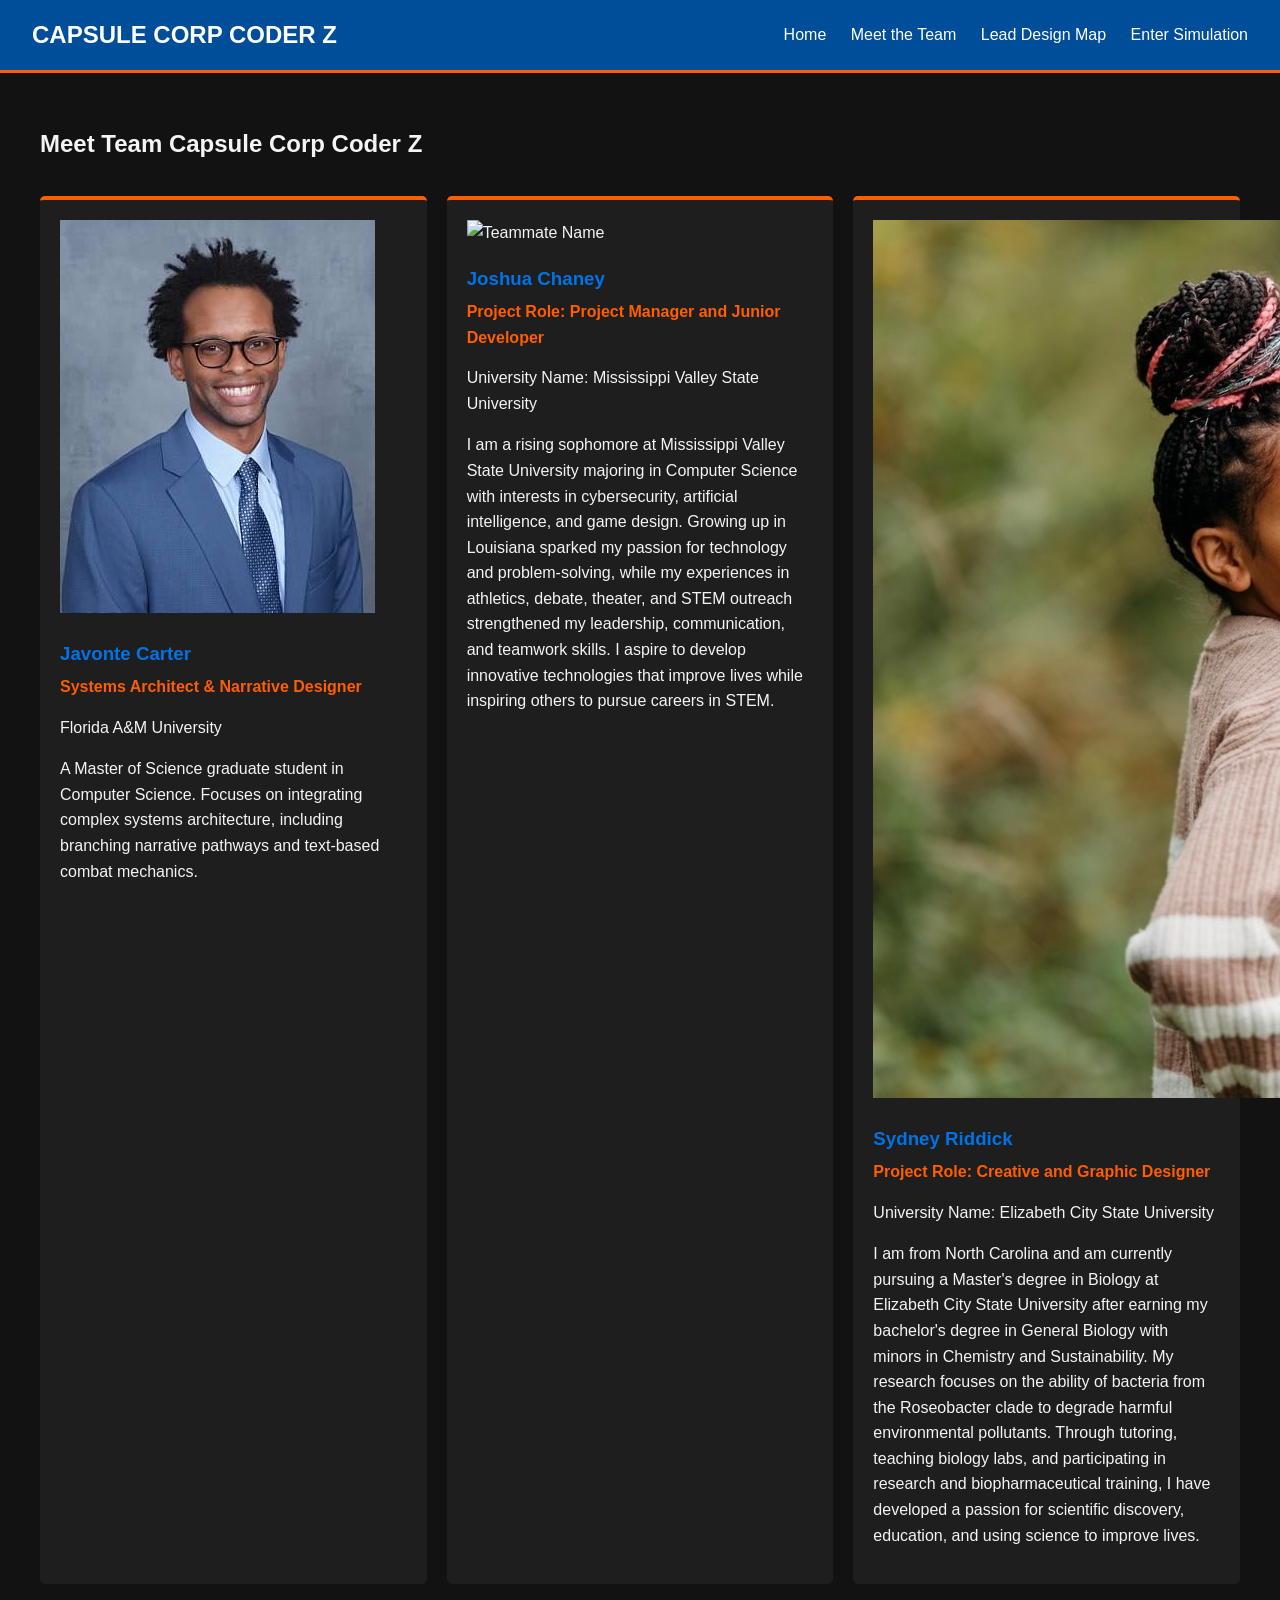
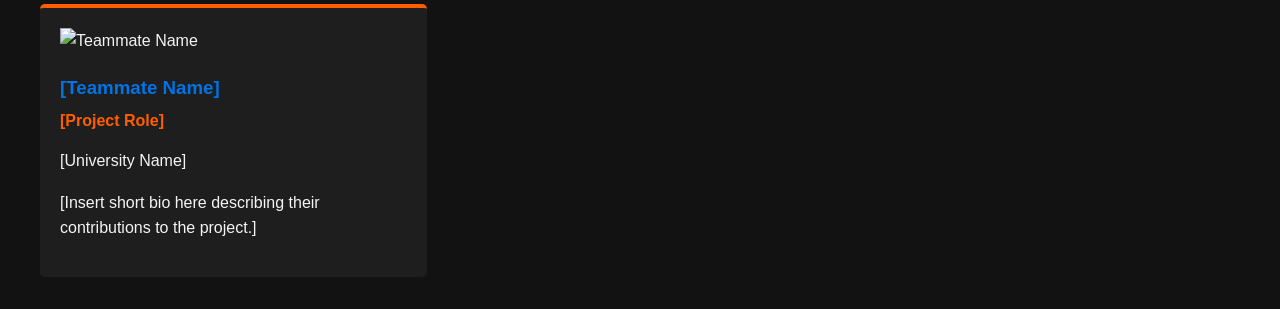
==== team.html @ 1ab619ac "Replace teammate profile with Sydney Riddick's details Updated teammate profile with new information" ====
<!DOCTYPE html>
<html lang="en">
<head>
    <meta charset="UTF-8">
    <meta name="viewport" content="width=device-width, initial-scale=1.0">
    <title>Meet the Team - Capsule Corp Coder Z</title>
    <link rel="stylesheet" href="style.css">
</head>
<body>

    <nav>
        <a href="index.html" class="logo">Capsule Corp Coder Z</a>
        <div class="nav-links">
            <a href="index.html">Home</a>
            <a href="team.html">Meet the Team</a>
            <a href="https://kidkudos77.github.io/timeline_ai_engine/" target="_blank">Lead Design Map</a>
            <a href="https://joshj620.github.io/DBLR/" target="_blank">Enter Simulation</a>
        </div>
    </nav>

    <main class="container">
        <h2>Meet Team Capsule Corp Coder Z</h2>
        
        <div class="team-grid">
            <!-- Profile Card 1: Javonte -->
            <div class="team-card">
                <!-- Replace 'javonte-pic.jpg' with your actual file name -->
                <img src="Javonte.jpg" alt="Javonte Carter" class="team-photo">
                <h3>Javonte Carter</h3>
                <div class="role">Systems Architect & Narrative Designer</div>
                <div class="school">Florida A&M University</div>
                <p>A Master of Science graduate student in Computer Science. Focuses on integrating complex systems architecture, including branching narrative pathways and text-based combat mechanics.</p>
            </div>

            <!-- Profile Card 2 -->
            <div class="team-card">
                <!-- Replace 'Joshua.jpg' with their actual file name -->
                <img src="teammate1-pic.jpg" alt="Teammate Name" class="team-photo">
                <h3>Joshua Chaney</h3>
                <div class="role">Project Role: Project Manager and Junior Developer</div>
                <div class="school">University Name: Mississippi Valley State University</div>
                <p>I am a rising sophomore at Mississippi Valley State University majoring in Computer Science with interests in cybersecurity, artificial intelligence, and game design. Growing up in Louisiana sparked my passion for technology and problem-solving, while my experiences in athletics, debate, theater, and STEM outreach strengthened my leadership, communication, and teamwork skills. I aspire to develop innovative technologies that improve lives while inspiring others to pursue careers in STEM.</p>
            </div>

            <!-- Profile Card 3 -->
            <div class="team-card">
                <!-- Replace 'teammate2-pic.jpg' with their actual file name -->
                <img src="Sydney.jpeg" alt="Teammate Name" class="team-photo">
                <h3>Sydney Riddick</h3>
                <div class="role">Project Role: Creative and Graphic Designer</div>
                <div class="school">University Name: Elizabeth City State University</div>
                <p>I am from North Carolina and am currently pursuing a Master's degree in Biology at Elizabeth City State University after earning my bachelor's degree in General Biology with minors in Chemistry and Sustainability. My research focuses on the ability of bacteria from the Roseobacter clade to degrade harmful environmental pollutants. Through tutoring, teaching biology labs, and participating in research and biopharmaceutical training, I have developed a passion for scientific discovery, education, and using science to improve lives.</p>
            </div>

            <!-- Profile Card 4 -->
            <div class="team-card">
                <!-- Replace 'teammate2-pic.jpg' with their actual file name -->
                <img src="teammate2-pic.jpg" alt="Teammate Name" class="team-photo">
                <h3>[Teammate Name]</h3>
                <div class="role">[Project Role]</div>
                <div class="school">[University Name]</div>
                <p>[Insert short bio here describing their contributions to the project.]</p>
            </div>
            
        </div>
    </main>

</body>
</html>
---- style.css ----
/* style.css */
:root {
    --cc-blue: #004d99;
    --cc-light-blue: #0073e6;
    --dbz-orange: #ff5e00;
    --bg-dark: #121212;
    --text-light: #f4f4f4;
}

body {
    margin: 0;
    font-family: 'Segoe UI', Tahoma, Geneva, Verdana, sans-serif;
    background-color: var(--bg-dark);
    color: var(--text-light);
    line-height: 1.6;
}

/* Navigation */
nav {
    background-color: var(--cc-blue);
    padding: 1rem 2rem;
    display: flex;
    justify-content: space-between;
    align-items: center;
    border-bottom: 3px solid var(--dbz-orange);
}

.logo {
    font-size: 1.5rem;
    font-weight: bold;
    color: white;
    text-decoration: none;
    text-transform: uppercase;
}

.nav-links a {
    color: white;
    text-decoration: none;
    margin-left: 20px;
    font-weight: 500;
    transition: color 0.3s;
}

.nav-links a:hover {
    color: var(--dbz-orange);
}

/* Hero Section */
.hero {
    display: flex;
    flex-direction: column;
    align-items: center;
    text-align: center;
    padding: 4rem 2rem;
    background: linear-gradient(to bottom, rgba(0,0,0,0.5), var(--bg-dark)), url('image (2).png') center/cover;
    min-height: 50vh;
}

.hero h1 {
    font-size: 3.5rem;
    color: var(--dbz-orange);
    text-shadow: 2px 2px 4px rgba(0,0,0,0.8);
    margin-bottom: 10px;
}

blockquote {
    font-size: 1.2rem;
    font-style: italic;
    max-width: 800px;
    margin: 20px auto;
    padding: 20px;
    border-left: 5px solid var(--dbz-orange);
    background: rgba(255, 255, 255, 0.1);
}

/* Tables and Grids */
.container {
    max-width: 1200px;
    margin: 0 auto;
    padding: 2rem;
}

table {
    width: 100%;
    border-collapse: collapse;
    margin: 2rem 0;
    background: rgba(255, 255, 255, 0.05);
}

th, td {
    padding: 15px;
    border: 1px solid var(--cc-blue);
    text-align: left;
}

th {
    background-color: var(--cc-blue);
    color: white;
}

/* Team Grid */
.team-grid {
    display: grid;
    grid-template-columns: repeat(auto-fit, minmax(300px, 1fr));
    gap: 20px;
    margin-top: 2rem;
}

.team-card {
    background: rgba(255, 255, 255, 0.05);
    border-top: 4px solid var(--dbz-orange);
    padding: 20px;
    border-radius: 5px;
}

.team-card h3 {
    color: var(--cc-light-blue);
    margin-bottom: 5px;
}

.role {
    font-weight: bold;
    color: var(--dbz-orange);
    margin-bottom: 15px;
}
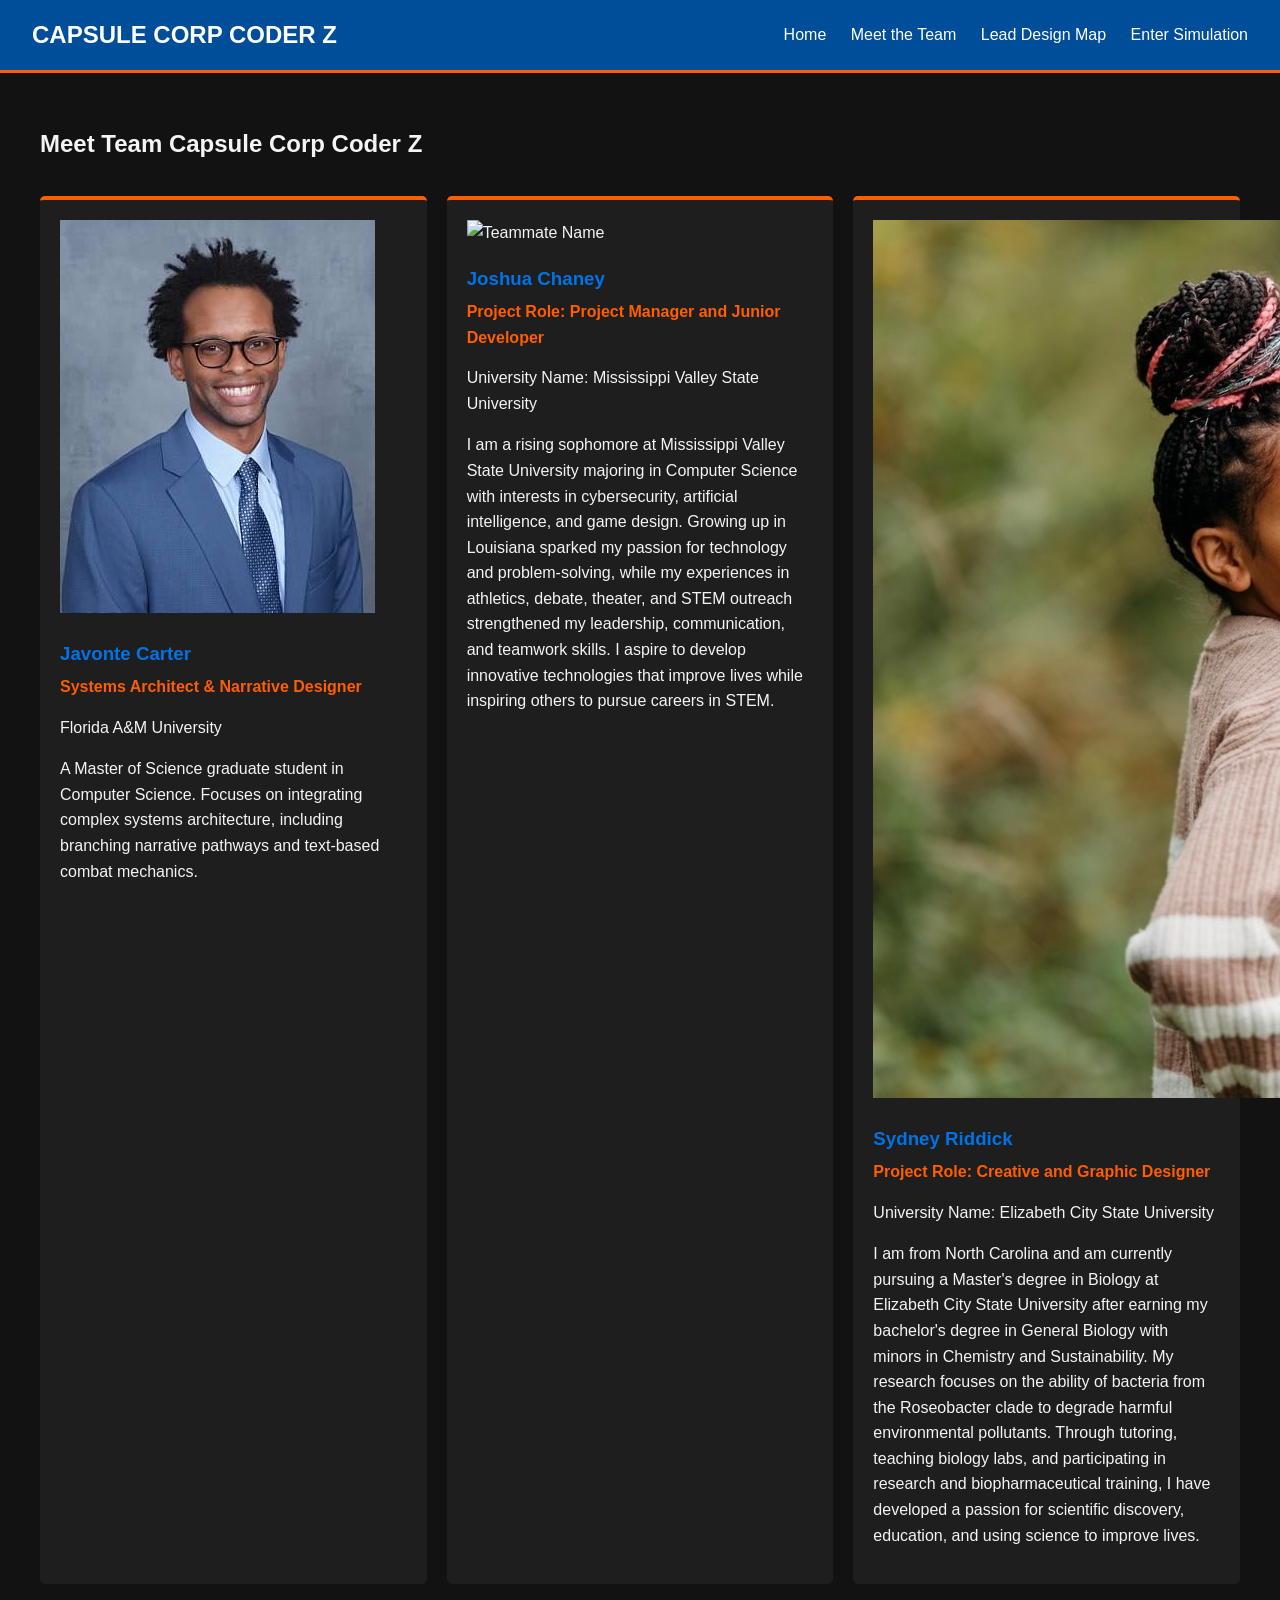
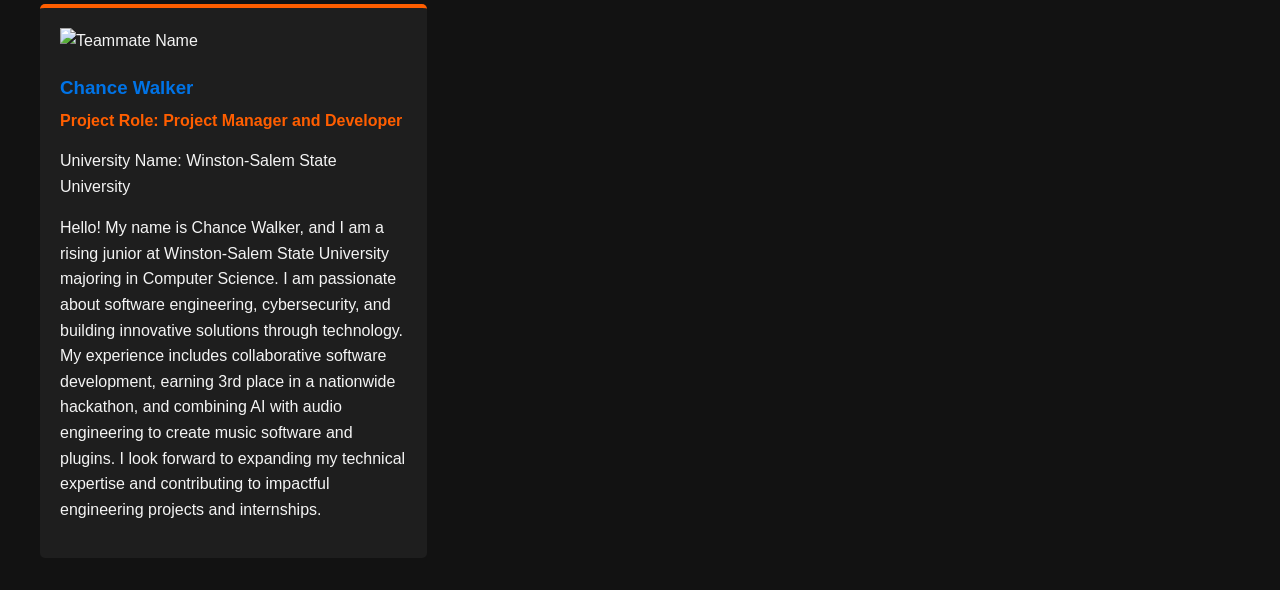
==== commit 9fcb3bfd: "Update teammate profile for Chance Walker Updated profile card for Chance Walker with detailed infor" ====
--- a/team.html
+++ b/team.html
@@ -56,10 +56,10 @@
             <div class="team-card">
                 <!-- Replace 'teammate2-pic.jpg' with their actual file name -->
                 <img src="teammate2-pic.jpg" alt="Teammate Name" class="team-photo">
-                <h3>[Teammate Name]</h3>
-                <div class="role">[Project Role]</div>
-                <div class="school">[University Name]</div>
-                <p>[Insert short bio here describing their contributions to the project.]</p>
+                <h3>Chance Walker</h3>
+                <div class="role">Project Role: Project Manager and Developer</div>
+                <div class="school">University Name: Winston-Salem State University</div>
+                <p>Hello! My name is Chance Walker, and I am a rising junior at Winston-Salem State University majoring in Computer Science. I am passionate about software engineering, cybersecurity, and building innovative solutions through technology. My experience includes collaborative software development, earning 3rd place in a nationwide hackathon, and combining AI with audio engineering to create music software and plugins. I look forward to expanding my technical expertise and contributing to impactful engineering projects and internships.</p>
             </div>
             
         </div>
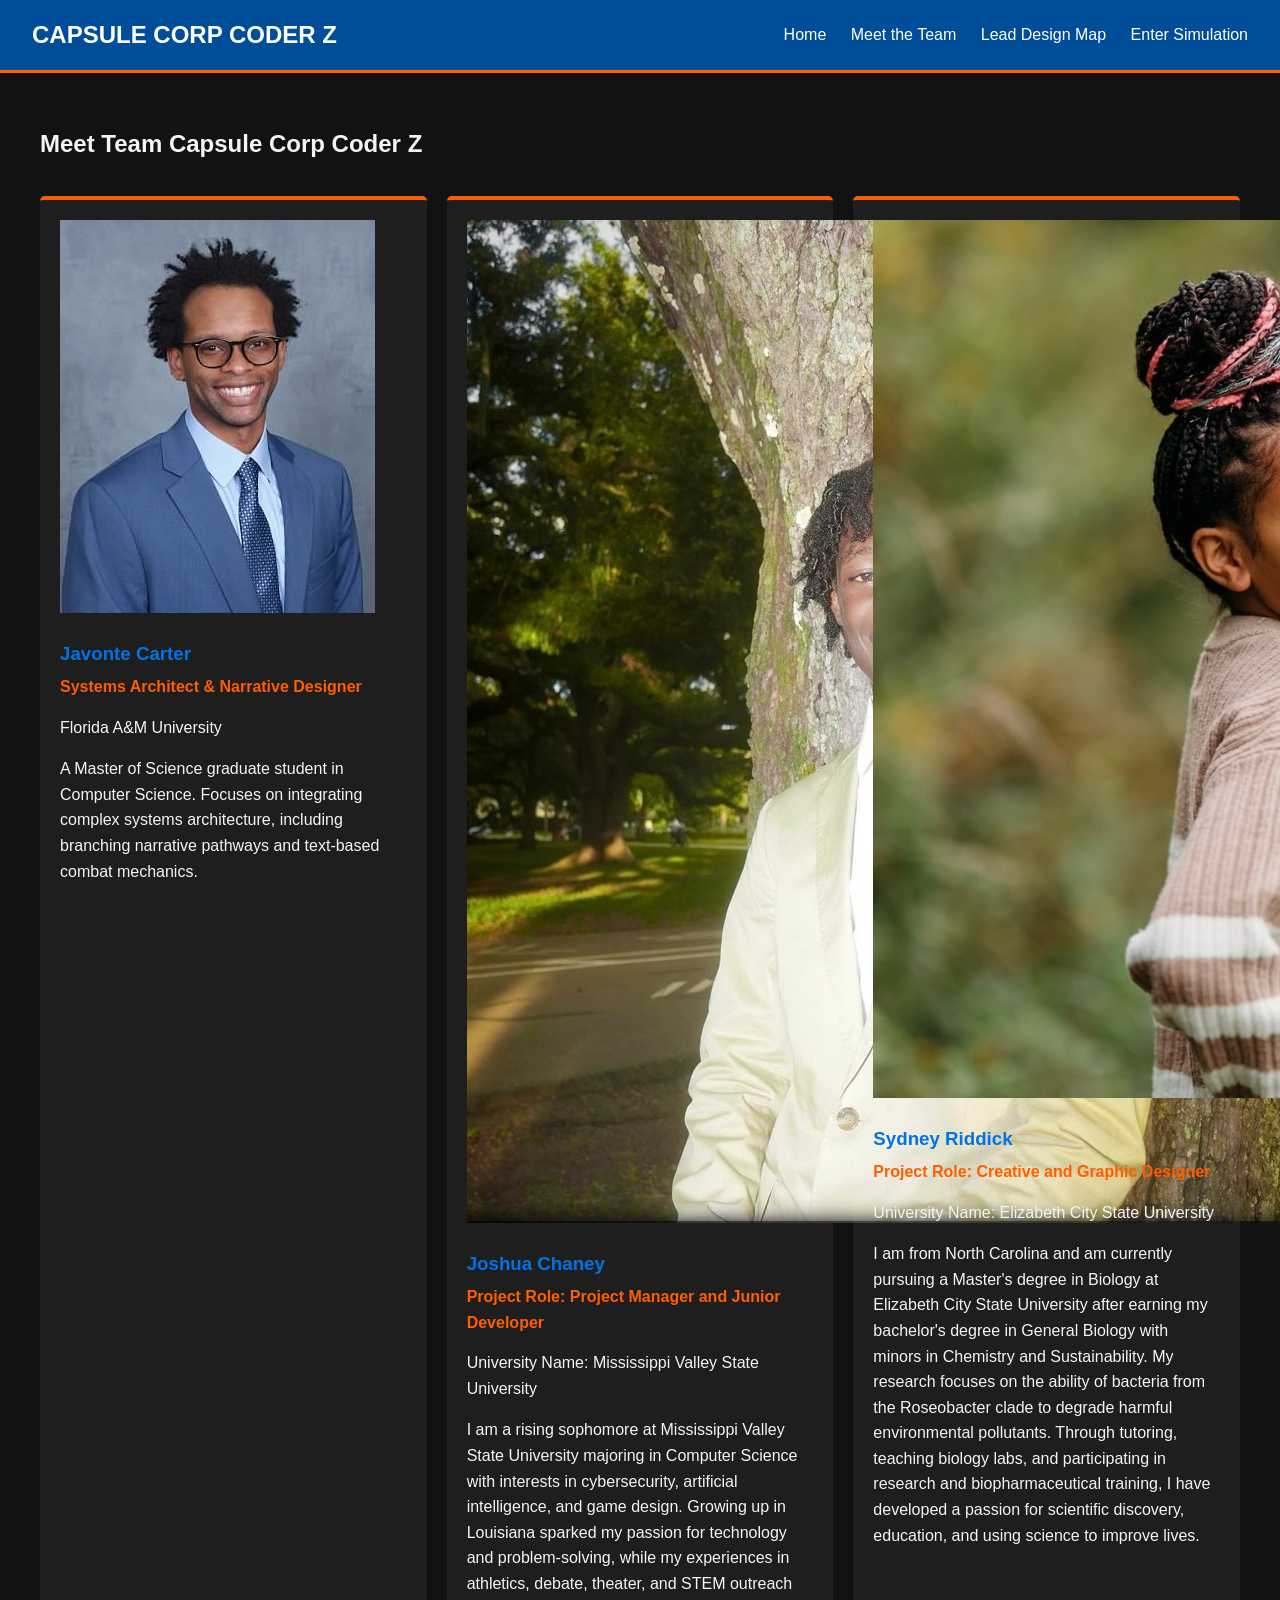
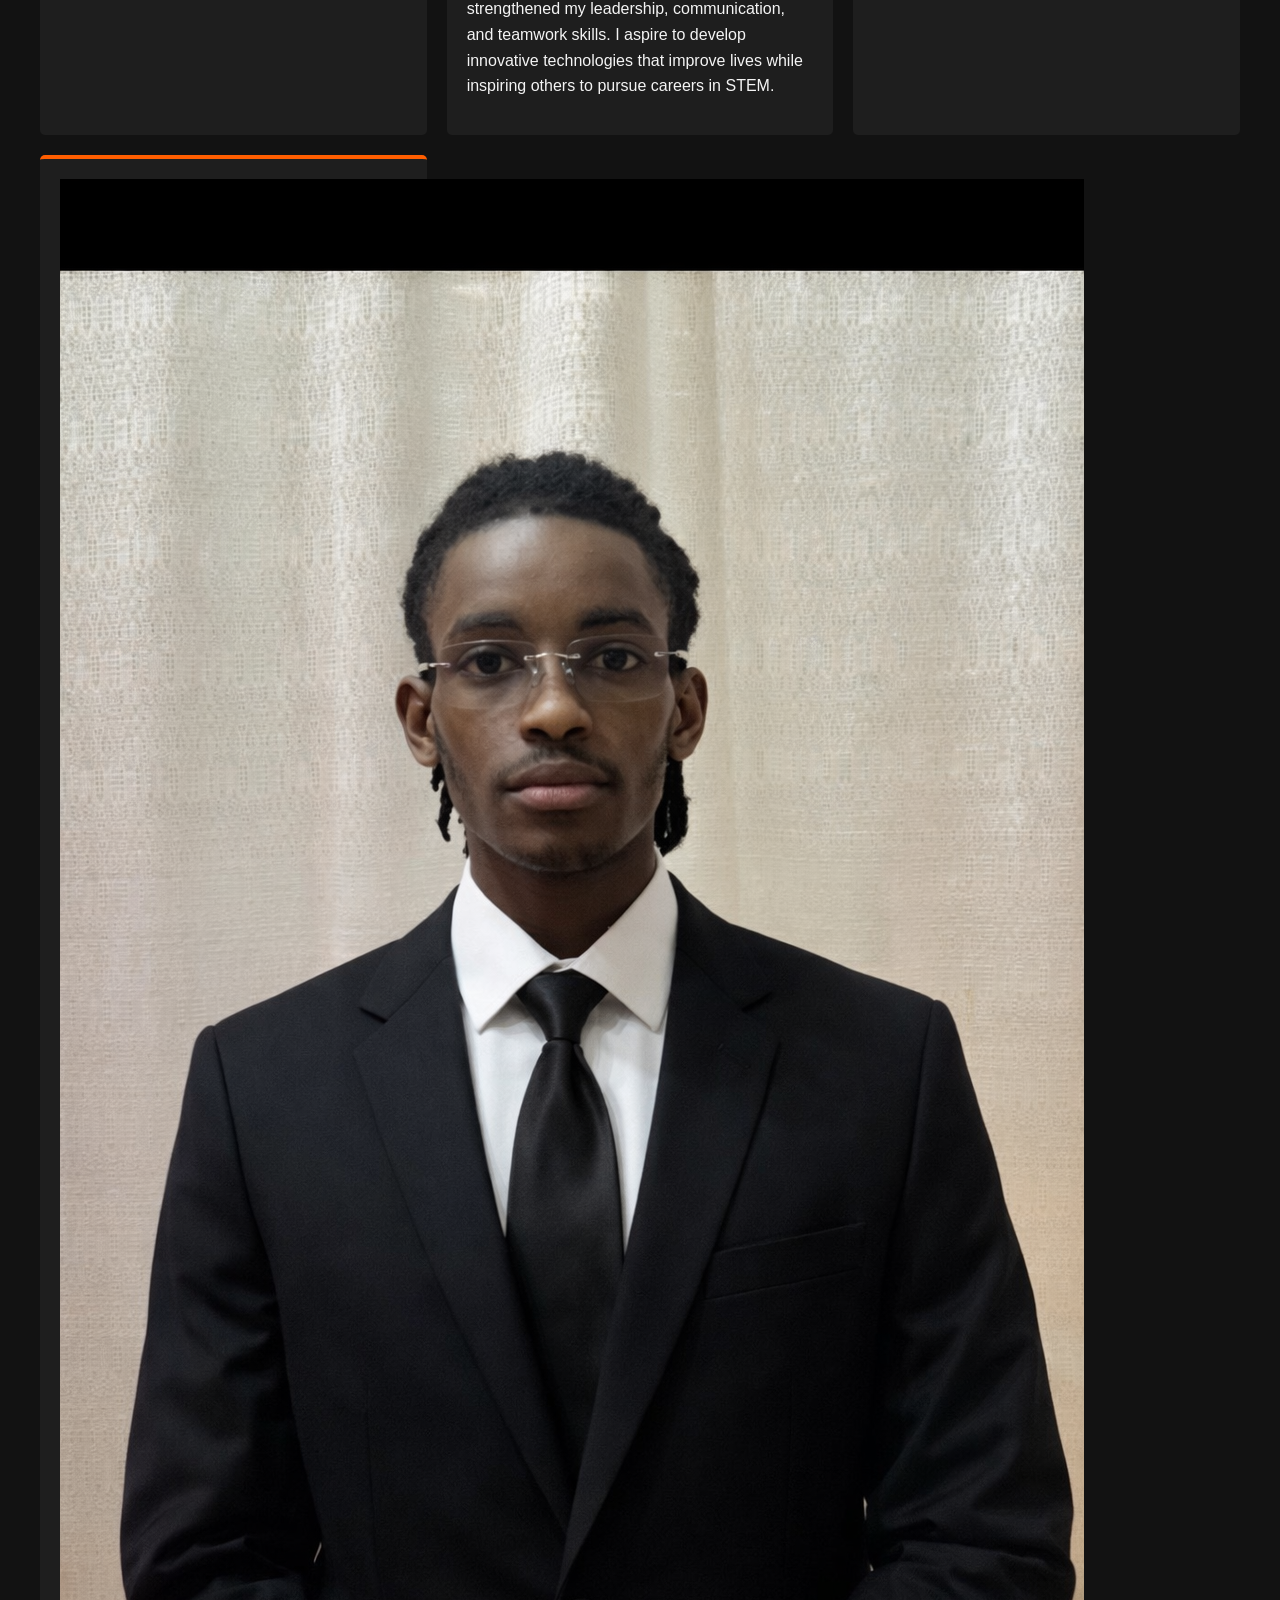
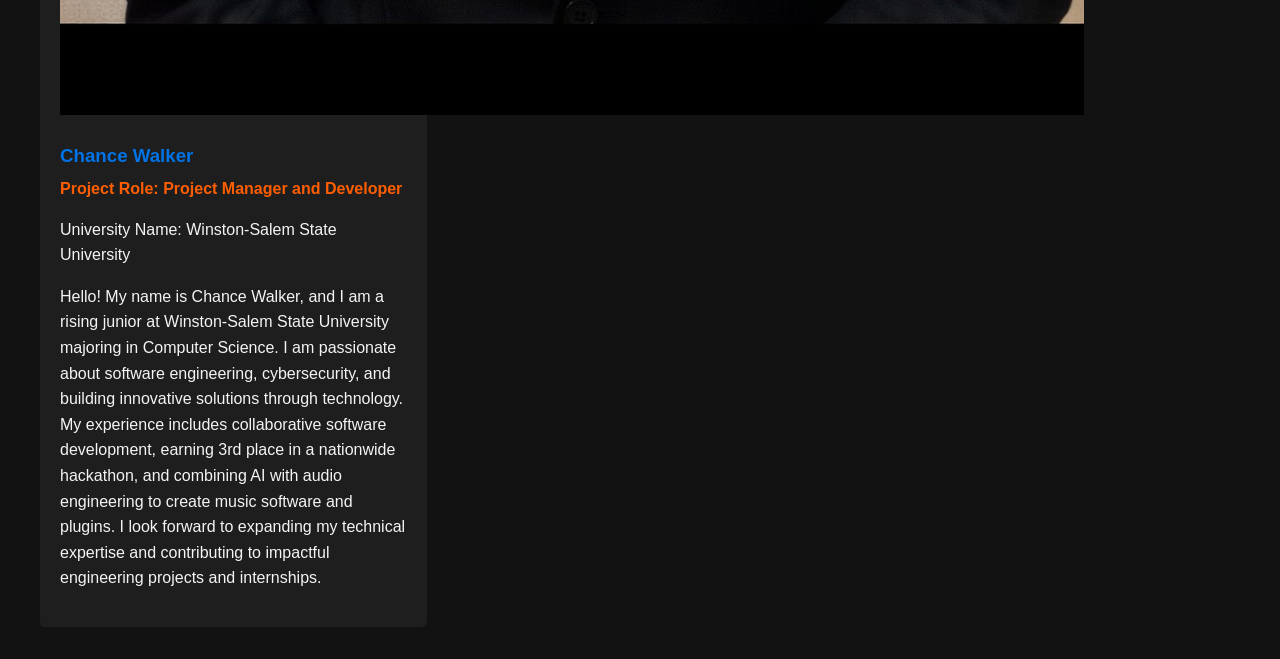
==== commit eec0c120: "Update teammate images in team.html" ====
--- a/team.html
+++ b/team.html
@@ -35,7 +35,7 @@
             <!-- Profile Card 2 -->
             <div class="team-card">
                 <!-- Replace 'Joshua.jpg' with their actual file name -->
-                <img src="teammate1-pic.jpg" alt="Teammate Name" class="team-photo">
+                <img src="Joshua.jpg" alt="Teammate Name" class="team-photo">
                 <h3>Joshua Chaney</h3>
                 <div class="role">Project Role: Project Manager and Junior Developer</div>
                 <div class="school">University Name: Mississippi Valley State University</div>
@@ -55,7 +55,7 @@
             <!-- Profile Card 4 -->
             <div class="team-card">
                 <!-- Replace 'teammate2-pic.jpg' with their actual file name -->
-                <img src="teammate2-pic.jpg" alt="Teammate Name" class="team-photo">
+                <img src="Chance.png" alt="Teammate Name" class="team-photo">
                 <h3>Chance Walker</h3>
                 <div class="role">Project Role: Project Manager and Developer</div>
                 <div class="school">University Name: Winston-Salem State University</div>
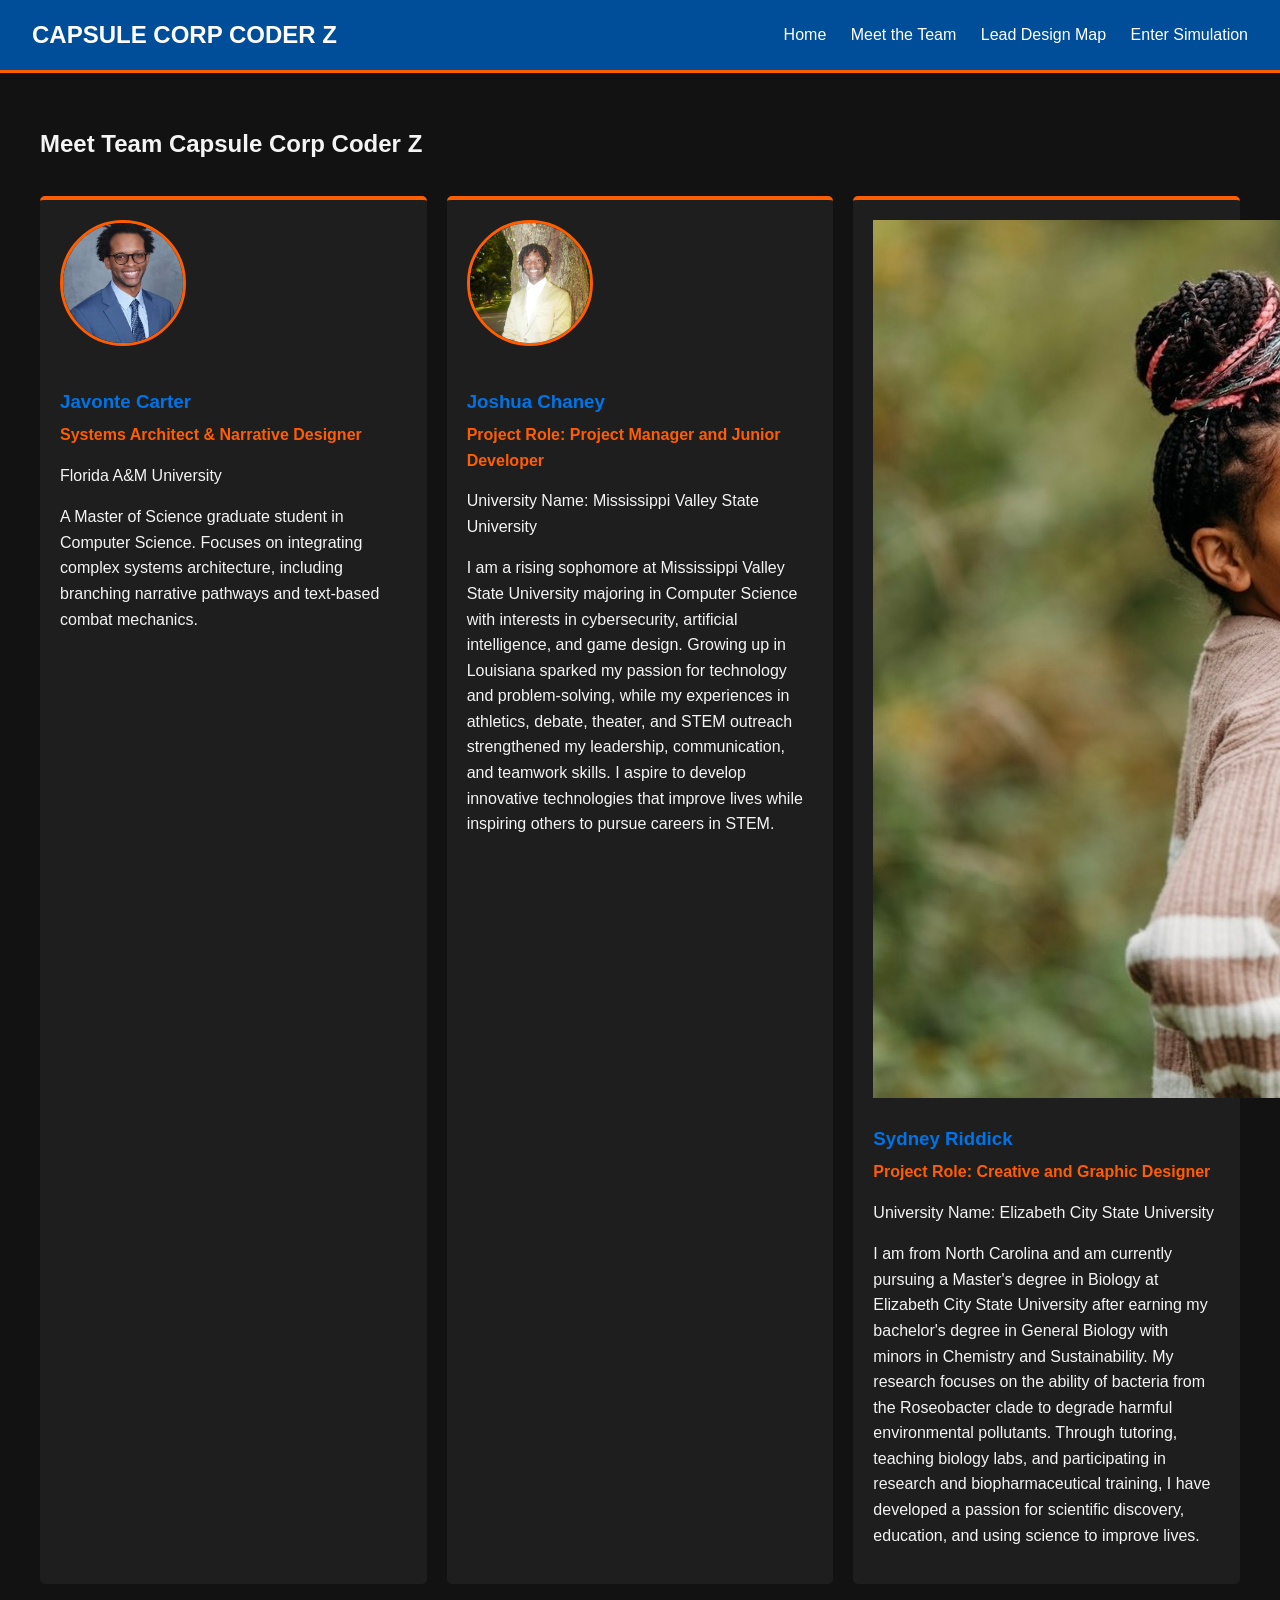
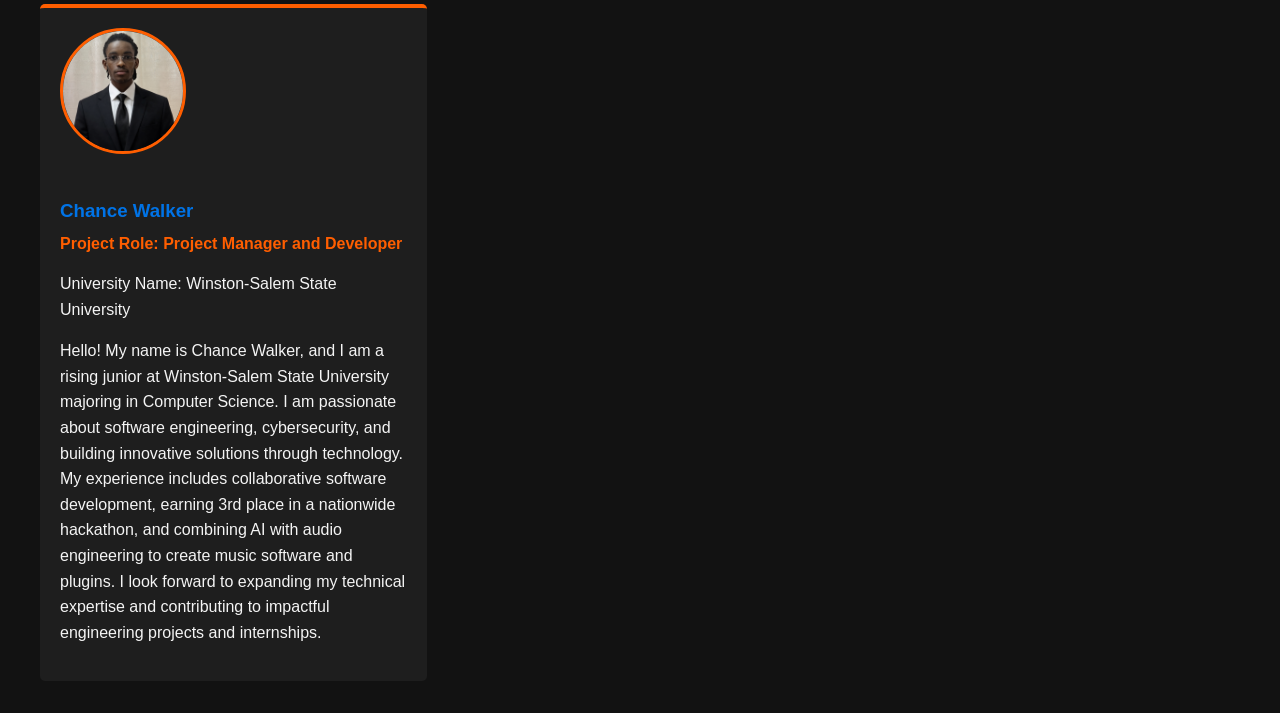
==== commit dbf1c5b8: "Update teammate names in profile cards" ====
--- a/team.html
+++ b/team.html
@@ -35,7 +35,7 @@
             <!-- Profile Card 2 -->
             <div class="team-card">
                 <!-- Replace 'Joshua.jpg' with their actual file name -->
-                <img src="Joshua.jpg" alt="Teammate Name" class="team-photo">
+                <img src="Joshua.jpg" alt="Joshua Chaney" class="team-photo">
                 <h3>Joshua Chaney</h3>
                 <div class="role">Project Role: Project Manager and Junior Developer</div>
                 <div class="school">University Name: Mississippi Valley State University</div>
@@ -45,7 +45,7 @@
             <!-- Profile Card 3 -->
             <div class="team-card">
                 <!-- Replace 'teammate2-pic.jpg' with their actual file name -->
-                <img src="Sydney.jpeg" alt="Teammate Name" class="team-photo">
+                <img src="Sydney.jpeg" alt="Sydney Riddick class="team-photo">
                 <h3>Sydney Riddick</h3>
                 <div class="role">Project Role: Creative and Graphic Designer</div>
                 <div class="school">University Name: Elizabeth City State University</div>
@@ -55,7 +55,7 @@
             <!-- Profile Card 4 -->
             <div class="team-card">
                 <!-- Replace 'teammate2-pic.jpg' with their actual file name -->
-                <img src="Chance.png" alt="Teammate Name" class="team-photo">
+                <img src="Chance.png" alt="Chance Walker" class="team-photo">
                 <h3>Chance Walker</h3>
                 <div class="role">Project Role: Project Manager and Developer</div>
                 <div class="school">University Name: Winston-Salem State University</div>
--- a/style.css
+++ b/style.css
@@ -112,6 +112,15 @@
     padding: 20px;
     border-radius: 5px;
 }
+.team-photo {
+    width: 120px;
+    height: 120px;
+    border-radius: 50%;
+    object-fit: cover; /* This is the magic rule that crops without stretching */
+    border: 3px solid var(--dbz-orange);
+    margin-bottom: 15px;
+    background-color: var(--bg-dark);
+}
 
 .team-card h3 {
     color: var(--cc-light-blue);
@@ -122,4 +131,4 @@
     font-weight: bold;
     color: var(--dbz-orange);
     margin-bottom: 15px;
-}+}
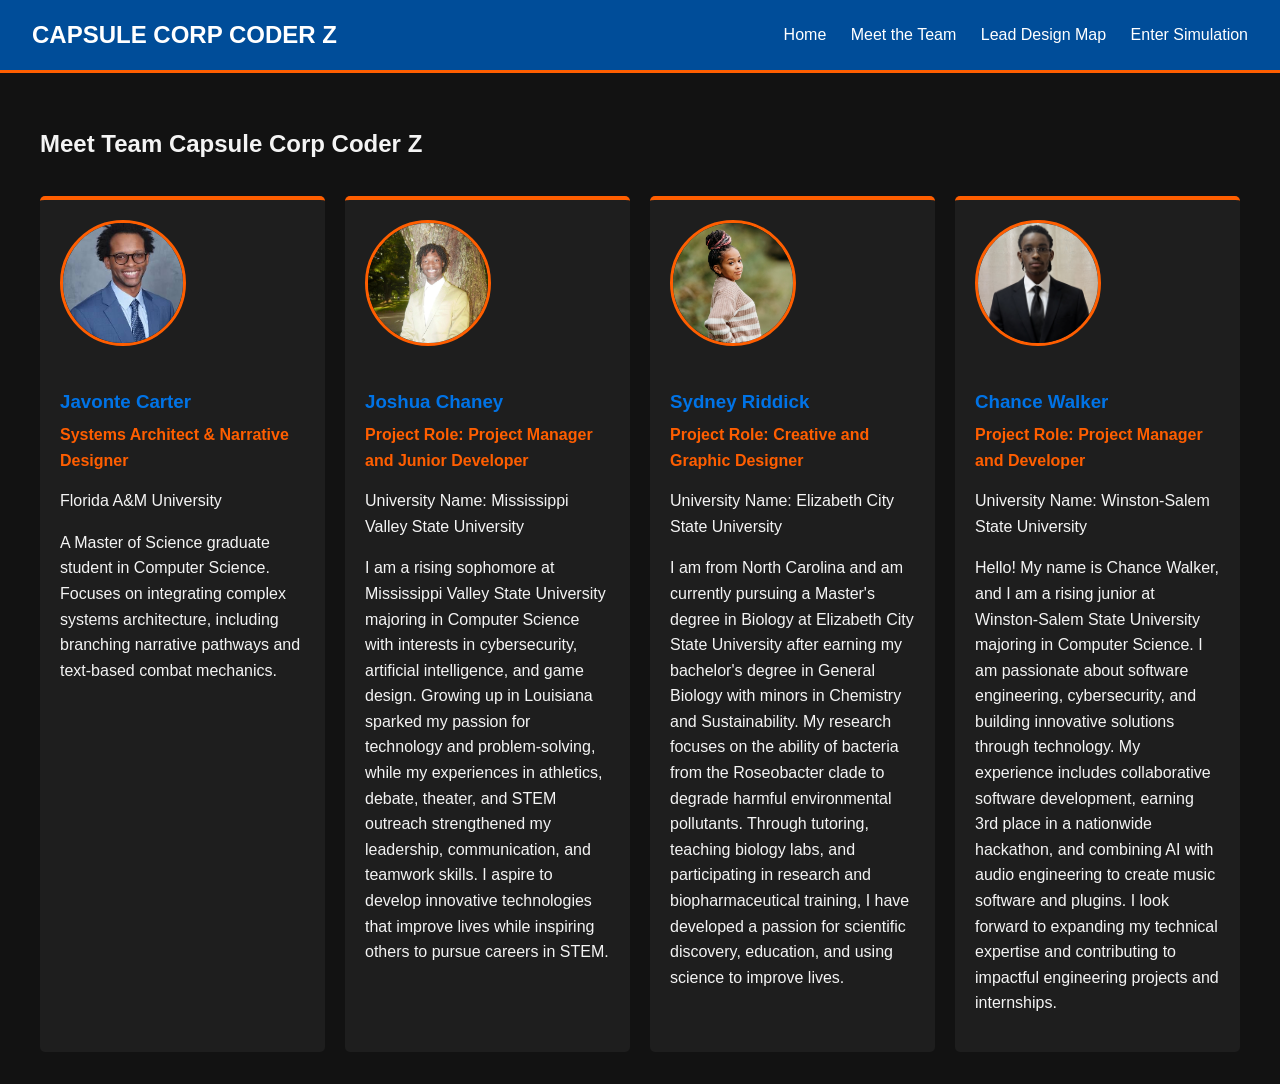
==== commit 423a0322: "Fix alt attribute for Sydney Riddick's image" ====
--- a/team.html
+++ b/team.html
@@ -45,7 +45,7 @@
             <!-- Profile Card 3 -->
             <div class="team-card">
                 <!-- Replace 'teammate2-pic.jpg' with their actual file name -->
-                <img src="Sydney.jpeg" alt="Sydney Riddick class="team-photo">
+                <img src="Sydney.jpeg" alt="Sydney Riddick" class="team-photo">
                 <h3>Sydney Riddick</h3>
                 <div class="role">Project Role: Creative and Graphic Designer</div>
                 <div class="school">University Name: Elizabeth City State University</div>
--- a/style.css
+++ b/style.css
@@ -101,9 +101,23 @@
 /* Team Grid */
 .team-grid {
     display: grid;
-    grid-template-columns: repeat(auto-fit, minmax(300px, 1fr));
+    /* This strictly forces 4 equal columns on desktop */
+    grid-template-columns: repeat(4, 1fr); 
     gap: 20px;
     margin-top: 2rem;
+}
+
+/* We add a quick rule so it still stacks cleanly on cell phones */
+@media (max-width: 900px) {
+    .team-grid {
+        grid-template-columns: repeat(2, 1fr); /* 2x2 grid on tablets */
+    }
+}
+
+@media (max-width: 600px) {
+    .team-grid {
+        grid-template-columns: 1fr; /* Stacks vertically on phones */
+    }
 }
 
 .team-card {
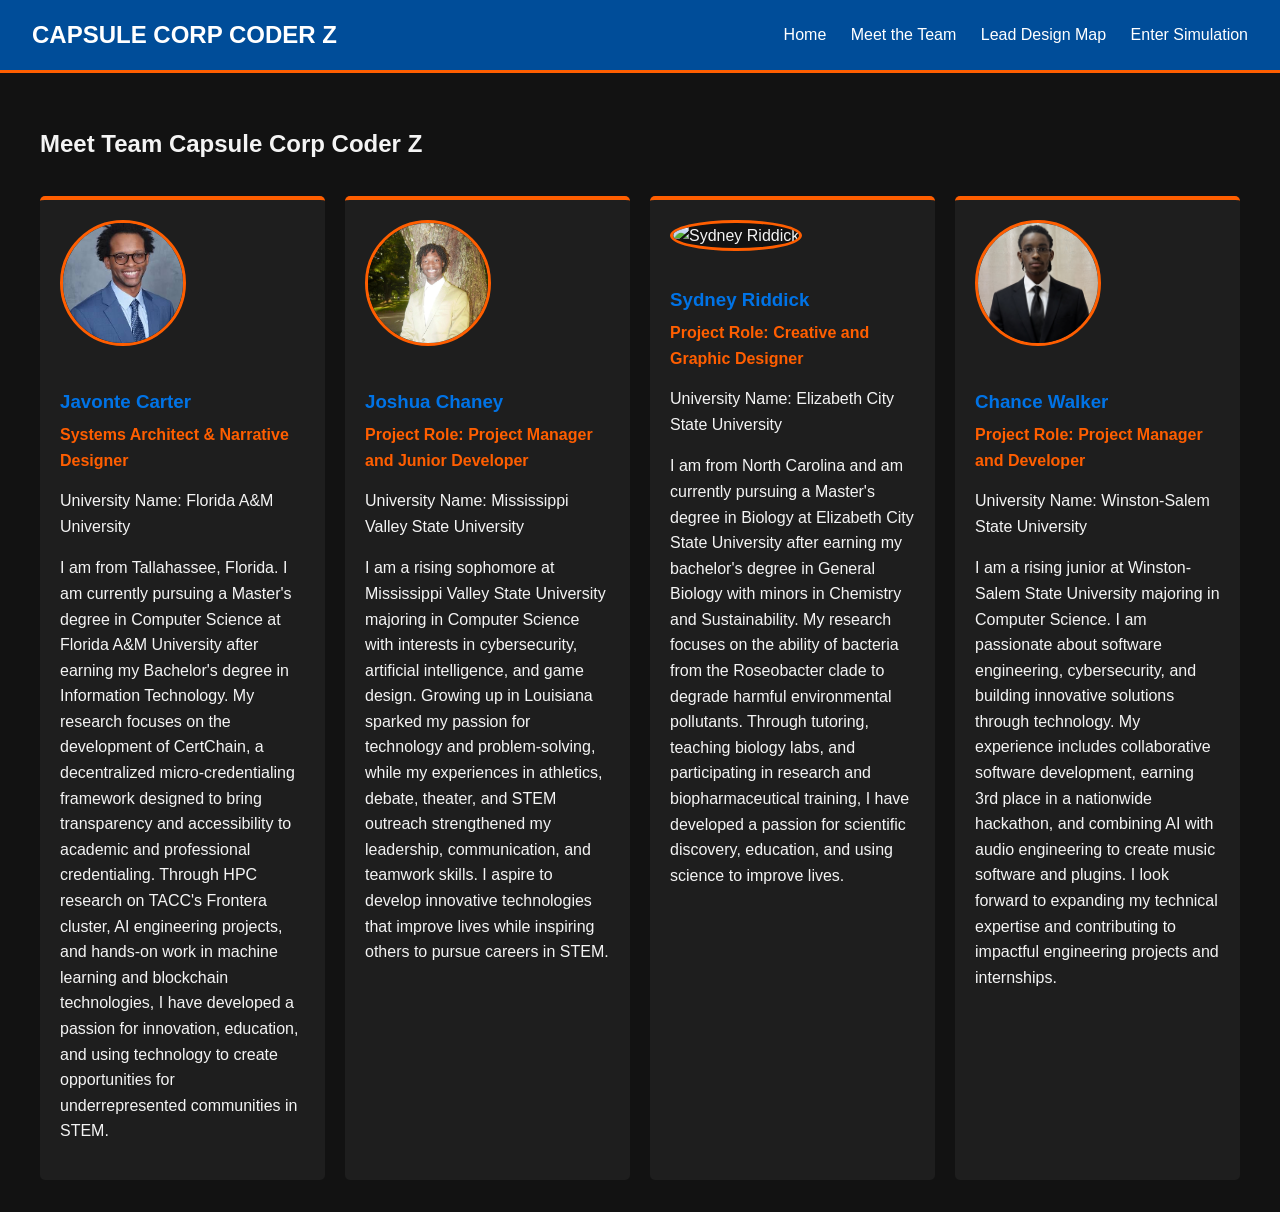
==== commit bd49231e: "Update team.html" ====
--- a/team.html
+++ b/team.html
@@ -28,8 +28,8 @@
                 <img src="Javonte.jpg" alt="Javonte Carter" class="team-photo">
                 <h3>Javonte Carter</h3>
                 <div class="role">Systems Architect & Narrative Designer</div>
-                <div class="school">Florida A&M University</div>
-                <p>A Master of Science graduate student in Computer Science. Focuses on integrating complex systems architecture, including branching narrative pathways and text-based combat mechanics.</p>
+                <div class="school">University Name: Florida A&M University</div>
+                <p>I am from Tallahassee, Florida. I am currently pursuing a Master's degree in Computer Science at Florida A&M University after earning my Bachelor's degree in Information Technology. My research focuses on the development of CertChain, a decentralized micro-credentialing framework designed to bring transparency and accessibility to academic and professional credentialing. Through HPC research on TACC's Frontera cluster, AI engineering projects, and hands-on work in machine learning and blockchain technologies, I have developed a passion for innovation, education, and using technology to create opportunities for underrepresented communities in STEM.</p>
             </div>
 
             <!-- Profile Card 2 -->
@@ -44,7 +44,6 @@
 
             <!-- Profile Card 3 -->
             <div class="team-card">
-                <!-- Replace 'teammate2-pic.jpg' with their actual file name -->
                 <img src="Sydney.jpeg" alt="Sydney Riddick" class="team-photo">
                 <h3>Sydney Riddick</h3>
                 <div class="role">Project Role: Creative and Graphic Designer</div>
@@ -59,7 +58,7 @@
                 <h3>Chance Walker</h3>
                 <div class="role">Project Role: Project Manager and Developer</div>
                 <div class="school">University Name: Winston-Salem State University</div>
-                <p>Hello! My name is Chance Walker, and I am a rising junior at Winston-Salem State University majoring in Computer Science. I am passionate about software engineering, cybersecurity, and building innovative solutions through technology. My experience includes collaborative software development, earning 3rd place in a nationwide hackathon, and combining AI with audio engineering to create music software and plugins. I look forward to expanding my technical expertise and contributing to impactful engineering projects and internships.</p>
+                <p>I am a rising junior at Winston-Salem State University majoring in Computer Science. I am passionate about software engineering, cybersecurity, and building innovative solutions through technology. My experience includes collaborative software development, earning 3rd place in a nationwide hackathon, and combining AI with audio engineering to create music software and plugins. I look forward to expanding my technical expertise and contributing to impactful engineering projects and internships.</p>
             </div>
             
         </div>
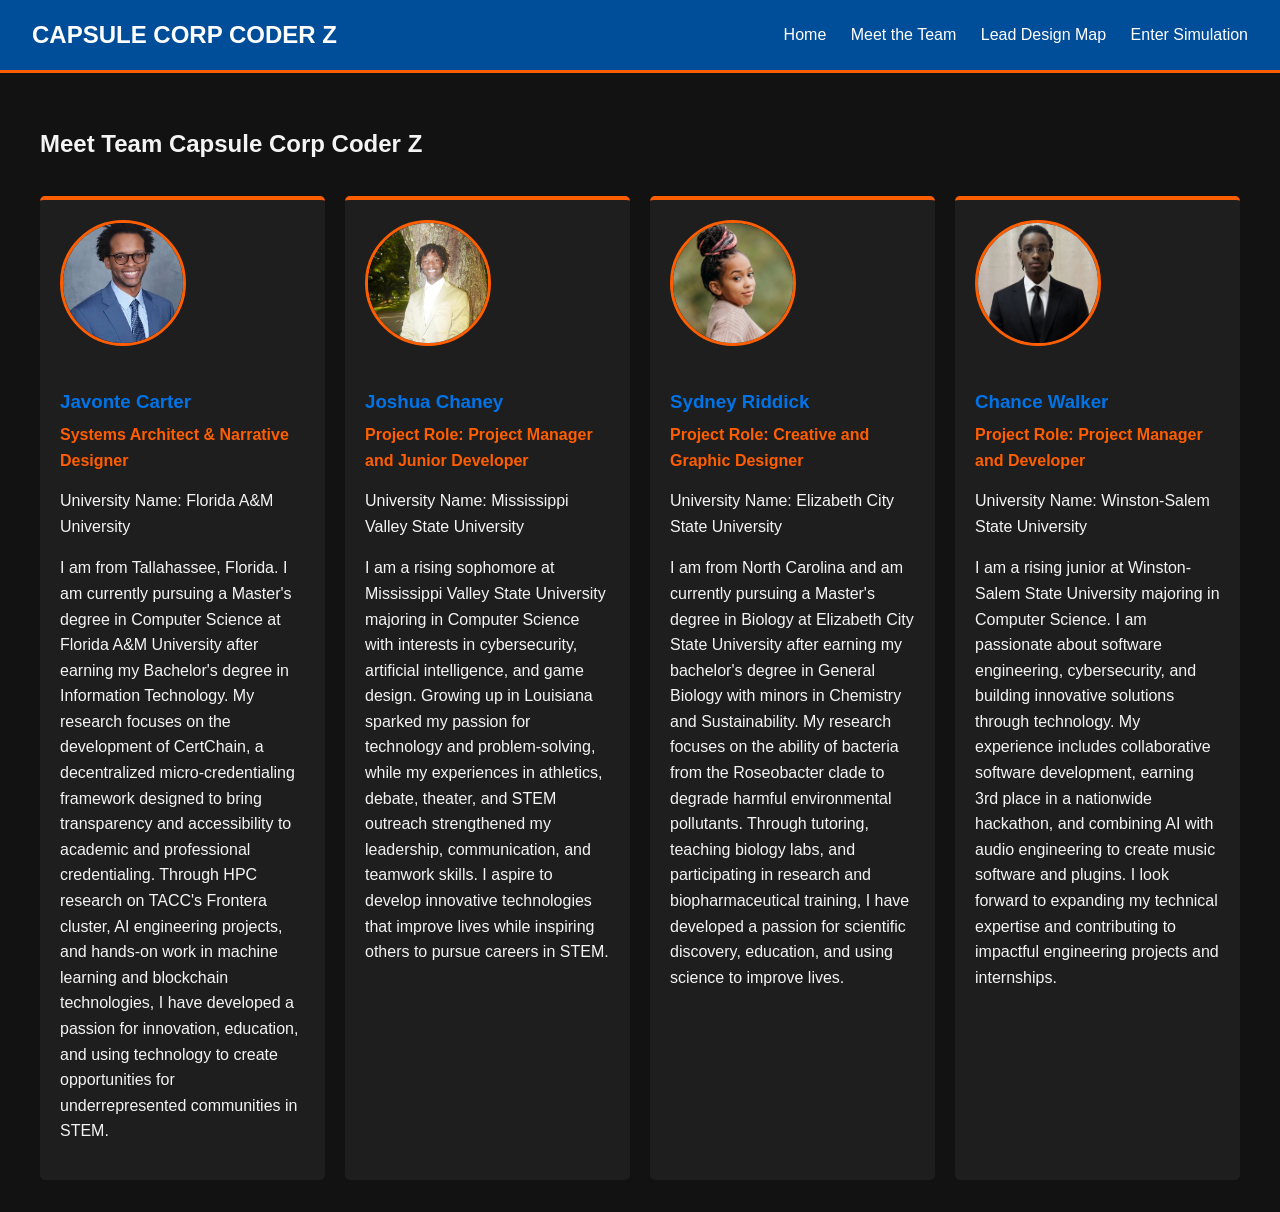
==== commit 8e086d50: "Update Sydney's image from JPEG to PNG format" ====
--- a/team.html
+++ b/team.html
@@ -44,7 +44,7 @@
 
             <!-- Profile Card 3 -->
             <div class="team-card">
-                <img src="Sydney.jpeg" alt="Sydney Riddick" class="team-photo">
+                <img src="Sydney.png" alt="Sydney Riddick" class="team-photo">
                 <h3>Sydney Riddick</h3>
                 <div class="role">Project Role: Creative and Graphic Designer</div>
                 <div class="school">University Name: Elizabeth City State University</div>
